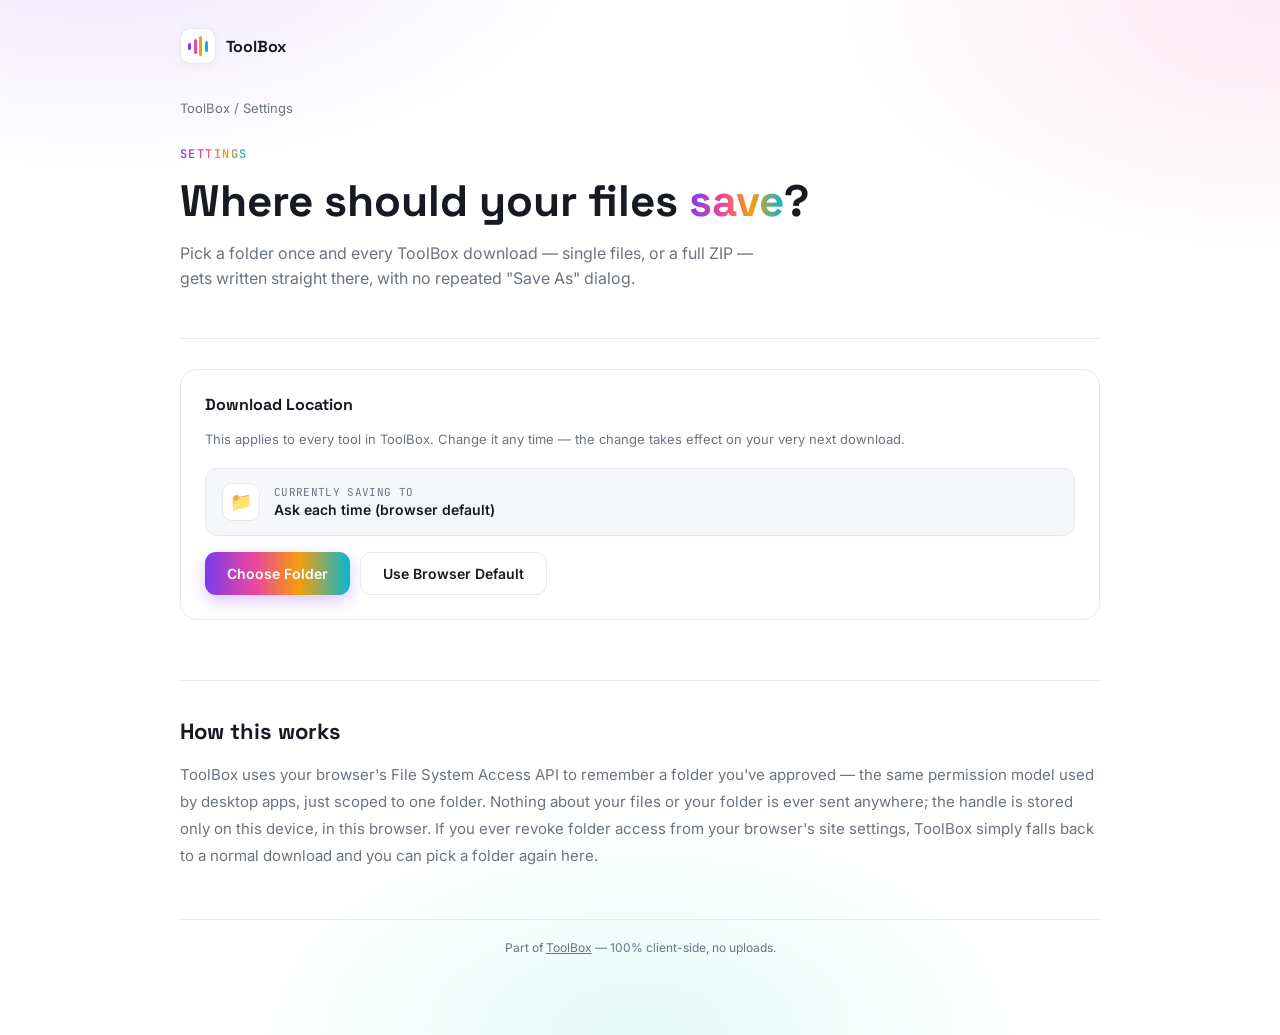
==== settings/index.html @ e7d84c2f "Add files via upload" ====
<!DOCTYPE html>
<html lang="en" dir="ltr">
<head>
<meta charset="UTF-8">
<meta name="viewport" content="width=device-width, initial-scale=1, viewport-fit=cover">
<title>Settings — ToolBox</title>
<meta name="description" content="Choose where ToolBox saves your converted files, or reset to your browser's default download location.">
<meta name="robots" content="noindex, follow">
<link rel="canonical" href="https://mp4-to-mp3-bice.vercel.app/settings/">

<link rel="manifest" href="../manifest.json">
<meta name="theme-color" content="#FFFFFF">
<meta name="mobile-web-app-capable" content="yes">
<meta name="apple-mobile-web-app-capable" content="yes">
<meta name="apple-mobile-web-app-status-bar-style" content="default">
<meta name="apple-mobile-web-app-title" content="ToolBox">
<link rel="apple-touch-icon" href="../icons/apple-touch-icon.png">
<link rel="icon" type="image/png" sizes="192x192" href="../icons/icon-192.png">
<link rel="icon" type="image/png" sizes="32x32" href="../icons/favicon-32.png">
<link rel="icon" type="image/png" sizes="16x16" href="../icons/favicon-16.png">
<link rel="shortcut icon" href="../favicon.ico">

<link rel="preconnect" href="https://fonts.googleapis.com">
<link rel="preconnect" href="https://fonts.gstatic.com" crossorigin>
<link href="https://fonts.googleapis.com/css2?family=Space+Grotesk:wght@500;600;700&family=Inter:wght@400;500;600;700&family=JetBrains+Mono:wght@400;500&display=swap" rel="stylesheet">
<link rel="stylesheet" href="../assets/styles.css">
</head>
<body>
<div class="wrap">

  <header class="top">
    <a class="brand" href="../index.html">
      <div class="brand-mark"><span></span><span></span><span></span><span></span></div>
      <b>ToolBox</b>
    </a>
    <div class="top-actions">
      <span class="ios-hint" id="iosHint"></span>
      <button class="install-btn" id="installBtn">📲 Install App</button>
    </div>
  </header>

  <nav class="breadcrumb" aria-label="Breadcrumb">
    <a href="../index.html">ToolBox</a> / <span>Settings</span>
  </nav>

  <section class="hero">
    <span class="eyebrow">Settings</span>
    <h1>Where should your files <em>save</em>?</h1>
    <p>Pick a folder once and every ToolBox download — single files, or a full ZIP — gets written straight there, with no repeated "Save As" dialog.</p>
  </section>

  <div class="settings-card" id="folderCard">
    <h3>Download Location</h3>
    <p class="desc">This applies to every tool in ToolBox. Change it any time — the change takes effect on your very next download.</p>

    <div class="folder-row">
      <div class="folder-icon">📁</div>
      <div class="folder-text">
        <div class="label">Currently saving to</div>
        <div class="value" id="folderValue">Checking…</div>
      </div>
    </div>

    <div class="settings-actions">
      <button class="btn btn-primary" id="chooseFolderBtn">Choose Folder</button>
      <button class="btn btn-ghost" id="resetFolderBtn">Use Browser Default</button>
    </div>

    <p class="unsupported-note" id="unsupportedNote" style="display:none;margin-top:16px;">
      Your browser doesn't support setting a custom save folder (this needs Chrome or Edge, on desktop or Android).
      Files will download to your browser's usual Downloads location — most browsers let you turn on
      "Ask where to save each file" in their own settings if you'd like to choose per download instead.
    </p>
  </div>

  <section class="info">
    <h2>How this works</h2>
    <p style="color:var(--text-muted);line-height:1.8;font-size:15px;">
      ToolBox uses your browser's File System Access API to remember a folder you've approved — the same
      permission model used by desktop apps, just scoped to one folder. Nothing about your files or your
      folder is ever sent anywhere; the handle is stored only on this device, in this browser. If you ever
      revoke folder access from your browser's site settings, ToolBox simply falls back to a normal download
      and you can pick a folder again here.
    </p>
  </section>

  <footer>
    <div>Part of <a href="../index.html">ToolBox</a> — 100% client-side, no uploads.</div>
  </footer>
</div>

<script>window.PWA_ROOT = '../';</script>
<script src="../assets/pwa.js"></script>
<script src="../assets/save-location.js"></script>
<script>
(function () {
  const folderValue = document.getElementById('folderValue');
  const chooseBtn = document.getElementById('chooseFolderBtn');
  const resetBtn = document.getElementById('resetFolderBtn');
  const unsupportedNote = document.getElementById('unsupportedNote');

  async function refresh() {
    if (!SaveLocation.isSupported()) {
      folderValue.textContent = 'Browser default (each file downloads normally)';
      chooseBtn.style.display = 'none';
      resetBtn.style.display = 'none';
      unsupportedNote.style.display = 'block';
      return;
    }
    const name = await SaveLocation.getFolderNameQuiet();
    folderValue.textContent = name ? name : 'Ask each time (browser default)';
    chooseBtn.textContent = name ? 'Change Folder' : 'Choose Folder';
  }

  chooseBtn.addEventListener('click', async () => {
    try {
      await SaveLocation.chooseFolder();
      await refresh();
    } catch (e) {
      console.warn('Folder pick cancelled or failed', e);
    }
  });

  resetBtn.addEventListener('click', async () => {
    await SaveLocation.clearFolder();
    await refresh();
  });

  refresh();
})();
</script>
</body>
</html>
---- assets/styles.css ----
:root{
  --bg:#FFFFFF;
  --panel:#FFFFFF;
  --panel-2:#F6F7FB;
  --border:#E7E9F0;
  --text:#171923;
  --text-muted:#6B7280;
  --violet:#7C3AED;
  --pink:#EC4899;
  --amber:#F59E0B;
  --cyan:#06B6D4;
  --green:#10B981;
  --danger:#EF4444;
  --grad: linear-gradient(90deg, var(--violet), var(--pink) 35%, var(--amber) 65%, var(--cyan));
  --radius:16px;
}
*{box-sizing:border-box;}
html,body{margin:0;padding:0;}
body{
  background:
    radial-gradient(900px 460px at 8% -8%, #EDE4FF 0%, transparent 55%),
    radial-gradient(800px 460px at 100% 0%, #FFE9F3 0%, transparent 55%),
    radial-gradient(700px 400px at 50% 100%, #E3FBF6 0%, transparent 55%),
    var(--bg);
  color:var(--text);
  font-family:'Inter',sans-serif;
  min-height:100vh;
  -webkit-font-smoothing:antialiased;
}
h1,h2,h3{font-family:'Space Grotesk',sans-serif; margin:0;}
.mono{font-family:'JetBrains Mono',monospace;}
a{color:var(--violet);}
img{max-width:100%;}

.wrap{max-width:960px;margin:0 auto;padding:28px 20px 80px;}

header.top{display:flex;align-items:center;justify-content:space-between;gap:12px;margin-bottom:36px;flex-wrap:wrap;}
.brand{display:flex;align-items:center;gap:10px;text-decoration:none;color:inherit;}
.brand-mark{width:36px;height:36px;border-radius:10px;background:#fff;border:1px solid var(--border);box-shadow:0 2px 8px rgba(20,20,40,.06);display:flex;align-items:center;justify-content:center;gap:2.5px;padding:7px;flex-shrink:0;}
.brand-mark span{display:block;width:3.5px;border-radius:2px;animation:idlebar 1.6s ease-in-out infinite;}
.brand-mark span:nth-child(1){height:35%;background:var(--violet);animation-delay:0s;}
.brand-mark span:nth-child(2){height:75%;background:var(--pink);animation-delay:.15s;}
.brand-mark span:nth-child(3){height:100%;background:var(--amber);animation-delay:.3s;}
.brand-mark span:nth-child(4){height:55%;background:var(--cyan);animation-delay:.45s;}
@keyframes idlebar{0%,100%{transform:scaleY(.5);}50%{transform:scaleY(1);}}
.brand b{font-family:'Space Grotesk';font-size:16px;}
.top-actions{display:flex;align-items:center;gap:10px;}
.back-link{font-size:13px;color:var(--text-muted);text-decoration:none;display:flex;align-items:center;gap:6px;font-weight:500;}
.back-link:hover{color:var(--violet);}
.install-btn{background:#fff;border:1px solid var(--border);color:var(--text);padding:8px 14px;border-radius:999px;font-size:13px;cursor:pointer;display:none;box-shadow:0 1px 3px rgba(20,20,40,.05);}
.install-btn:hover{border-color:var(--violet);color:var(--violet);}
.ios-hint{font-size:12px;color:var(--text-muted);background:var(--panel-2);border:1px solid var(--border);padding:7px 12px;border-radius:999px;display:none;}

.hero{padding:8px 0 30px;border-bottom:1px solid var(--border);margin-bottom:30px;}
.eyebrow{
  background:var(--grad);
  -webkit-background-clip:text; background-clip:text; color:transparent;
  font-family:'JetBrains Mono',monospace;font-size:12px;letter-spacing:.12em;text-transform:uppercase;margin-bottom:14px;display:inline-block;font-weight:600;
}
.hero h1{font-size:clamp(28px,5vw,44px);line-height:1.15;font-weight:700;max-width:700px;}
.hero h1 em{
  font-style:normal;
  background:var(--grad);
  -webkit-background-clip:text; background-clip:text; color:transparent;
}
.hero p{color:var(--text-muted);font-size:16px;max-width:580px;margin-top:14px;line-height:1.6;}
.trust-row{display:flex;gap:12px;flex-wrap:wrap;margin-top:22px;}
.trust-row div{display:flex;align-items:center;gap:7px;color:var(--text);font-size:13px;font-weight:500;background:#fff;border:1px solid var(--border);padding:6px 12px;border-radius:999px;box-shadow:0 1px 3px rgba(20,20,40,.04);}
.dot{width:7px;height:7px;border-radius:50%;}
.dot.v{background:var(--violet);} .dot.p{background:var(--pink);} .dot.a{background:var(--amber);} .dot.c{background:var(--cyan);}

/* Tool directory grid (hub page) */
.tool-grid{display:grid;grid-template-columns:repeat(auto-fit,minmax(260px,1fr));gap:16px;margin-top:8px;}
.tool-card{
  background:#fff;border:1px solid var(--border);border-radius:var(--radius);
  padding:22px;text-decoration:none;color:inherit;box-shadow:0 4px 20px rgba(80,60,160,.06);
  transition:transform .15s, box-shadow .15s, border-color .15s;
  display:flex;flex-direction:column;gap:10px;
}
.tool-card:hover{transform:translateY(-3px);box-shadow:0 10px 26px rgba(80,60,160,.14);border-color:#D8D4F5;}
.tool-icon{width:44px;height:44px;border-radius:12px;background:var(--panel-2);border:1px solid var(--border);display:flex;align-items:end;justify-content:center;gap:3px;padding:9px 10px;}
.tool-icon span{width:4px;border-radius:2px;}
.tool-icon span:nth-child(1){background:var(--violet);} .tool-icon span:nth-child(2){background:var(--pink);}
.tool-icon span:nth-child(3){background:var(--amber);} .tool-icon span:nth-child(4){background:var(--cyan);}
.tool-card h3{font-size:17px;}
.tool-card p{color:var(--text-muted);font-size:13.5px;line-height:1.55;margin:0;}
.tool-card .tag{font-size:11px;font-family:'JetBrains Mono';color:var(--violet);background:#F3E8FF;padding:3px 9px;border-radius:99px;align-self:flex-start;font-weight:600;}
.tool-card.coming{opacity:.55;cursor:default;}
.tool-card.coming:hover{transform:none;box-shadow:0 4px 20px rgba(80,60,160,.06);border-color:var(--border);}

.dropzone{
  border:2px dashed #D8D4F5;
  border-radius:var(--radius);
  background:#fff;
  box-shadow:0 4px 20px rgba(80,60,160,.06);
  padding:44px 20px;
  text-align:center;
  cursor:pointer;
  transition:border-color .2s, background .2s, transform .15s;
  position:relative;
}
.dropzone.drag{border-color:var(--violet); background:#FAF8FF; transform:scale(1.01);}
.dropzone h3{font-size:18px;margin-bottom:6px;}
.dropzone p{color:var(--text-muted);font-size:13px;margin:4px 0 0;}
.dz-icon{margin:0 auto 16px;width:56px;height:56px;border-radius:14px;background:var(--panel-2);border:1px solid var(--border);display:flex;align-items:end;justify-content:center;gap:3.5px;padding:12px 14px;}
.dz-icon span{width:5px;border-radius:2px;}
.dz-icon span:nth-child(1){background:var(--violet);}
.dz-icon span:nth-child(2){background:var(--pink);}
.dz-icon span:nth-child(3){background:var(--amber);}
.dz-icon span:nth-child(4){background:var(--cyan);}
input[type=file]{display:none;}

.controls{display:flex;gap:14px;flex-wrap:wrap;align-items:center;margin:22px 0;}
.field{display:flex;flex-direction:column;gap:6px;}
.field label{font-size:11px;text-transform:uppercase;letter-spacing:.08em;color:var(--text-muted);font-weight:600;}
select{
  background:#fff;border:1px solid var(--border);color:var(--text);
  padding:9px 12px;border-radius:9px;font-family:'JetBrains Mono';font-size:13px;
  box-shadow:0 1px 3px rgba(20,20,40,.04);
}
.btn{
  border:none;border-radius:11px;padding:12px 22px;font-weight:600;font-size:14px;
  cursor:pointer;font-family:'Inter';transition:transform .15s, opacity .15s, box-shadow .15s;
}
.btn-primary{background:var(--grad);color:#fff;box-shadow:0 6px 16px rgba(124,58,237,.28);}
.btn-primary:disabled{opacity:.4;cursor:not-allowed;box-shadow:none;}
.btn-primary:not(:disabled):hover{transform:translateY(-1px);box-shadow:0 8px 20px rgba(124,58,237,.34);}
.btn-ghost{background:#fff;border:1px solid var(--border);color:var(--text);}
.btn-ghost:hover{border-color:var(--violet);color:var(--violet);}
.btn-ghost:disabled{opacity:.4;cursor:not-allowed;}
.spacer{flex:1;}

.filelist{display:flex;flex-direction:column;gap:10px;margin-top:8px;}
.file-row{
  background:#fff;border:1px solid var(--border);border-radius:14px;
  padding:14px 16px;display:flex;align-items:center;gap:14px;
  box-shadow:0 1px 4px rgba(20,20,40,.04);
}
.meter{display:flex;gap:2.5px;align-items:end;height:26px;width:32px;flex-shrink:0;}
.meter span{width:4px;background:#E7E9F0;border-radius:2px;transition:background .2s;}
.file-row.working .meter span:nth-child(1){background:var(--violet);animation:meterpulse .9s ease-in-out infinite;}
.file-row.working .meter span:nth-child(2){background:var(--pink);animation:meterpulse .9s ease-in-out infinite .1s;}
.file-row.working .meter span:nth-child(3){background:var(--amber);animation:meterpulse .9s ease-in-out infinite .2s;}
.file-row.working .meter span:nth-child(4){background:var(--cyan);animation:meterpulse .9s ease-in-out infinite .3s;}
.file-row.working .meter span:nth-child(5){background:var(--green);animation:meterpulse .9s ease-in-out infinite .4s;}
.file-row.done .meter span{background:var(--green);}
.file-row.error .meter span{background:var(--danger);}
.meter span:nth-child(1){height:30%;} .meter span:nth-child(2){height:60%;}
.meter span:nth-child(3){height:100%;} .meter span:nth-child(4){height:45%;} .meter span:nth-child(5){height:75%;}
@keyframes meterpulse{0%,100%{transform:scaleY(.4);}50%{transform:scaleY(1);}}

.file-info{flex:1;min-width:0;}
.file-name{font-size:14px;font-weight:600;white-space:nowrap;overflow:hidden;text-overflow:ellipsis;}
.file-sub{font-size:12px;color:var(--text-muted);margin-top:3px;font-family:'JetBrains Mono';}
.progress-track{height:6px;background:var(--panel-2);border-radius:99px;margin-top:8px;overflow:hidden;}
.progress-fill{height:100%;background:var(--grad);width:0%;transition:width .2s;}
.file-actions{display:flex;align-items:center;gap:10px;flex-shrink:0;}
.status-badge{font-size:11px;padding:4px 10px;border-radius:99px;font-family:'JetBrains Mono';white-space:nowrap;font-weight:600;}
.status-wait{background:var(--panel-2);color:var(--text-muted);}
.status-work{background:#F3E8FF;color:var(--violet);}
.status-done{background:#D1FAE5;color:#047857;}
.status-err{background:#FEE2E2;color:var(--danger);}
.dl-link{color:var(--violet);font-size:13px;text-decoration:none;font-weight:700;}
.remove-btn{background:none;border:none;color:var(--text-muted);cursor:pointer;font-size:16px;line-height:1;padding:2px;}
.remove-btn:hover{color:var(--danger);}

.empty-state{color:var(--text-muted);font-size:13px;text-align:center;padding:20px 0;}

section.info{margin-top:60px;border-top:1px solid var(--border);padding-top:36px;}
section.info h2{font-size:22px;margin-bottom:16px;}
.faq{border-top:1px solid var(--border);}
.faq-item{border-bottom:1px solid var(--border);padding:16px 0;}
.faq-item summary{cursor:pointer;font-weight:600;font-size:15px;list-style:none;display:flex;justify-content:space-between;align-items:center;}
.faq-item summary::-webkit-details-marker{display:none;}
.faq-item summary::after{content:'+';color:var(--violet);font-size:20px;}
.faq-item[open] summary::after{content:'–';}
.faq-item p{color:var(--text-muted);font-size:14px;margin-top:10px;line-height:1.7;}

.breadcrumb{font-size:13px;color:var(--text-muted);margin-bottom:18px;}
.breadcrumb a{color:var(--text-muted);text-decoration:none;}
.breadcrumb a:hover{color:var(--violet);}

footer{margin-top:50px;color:var(--text-muted);font-size:12px;text-align:center;border-top:1px solid var(--border);padding-top:20px;}
footer a{color:var(--text-muted);}
footer a:hover{color:var(--violet);}

@media (max-width:520px){
  .file-row{flex-wrap:wrap;}
  .file-actions{width:100%;justify-content:space-between;}
}

/* ---------- Settings link (header) ---------- */
.settings-btn{background:#fff;border:1px solid var(--border);color:var(--text-muted);width:34px;height:34px;border-radius:999px;font-size:15px;cursor:pointer;display:inline-flex;align-items:center;justify-content:center;box-shadow:0 1px 3px rgba(20,20,40,.05);text-decoration:none;flex-shrink:0;}
.settings-btn:hover{border-color:var(--violet);color:var(--violet);}

/* ---------- Save-location status strip (tool pages) ---------- */
.loc-strip{display:flex;align-items:center;gap:8px;flex-wrap:wrap;font-size:13px;color:var(--text-muted);background:var(--panel-2);border:1px solid var(--border);border-radius:999px;padding:8px 16px;margin-bottom:18px;}
.loc-strip b{color:var(--text);font-weight:600;}
.loc-strip a{color:var(--violet);text-decoration:none;font-weight:600;margin-left:auto;}
.loc-strip a:hover{text-decoration:underline;}

/* ---------- First-run folder banner ---------- */
.loc-banner{display:flex;align-items:center;gap:14px;flex-wrap:wrap;background:#FAF8FF;border:1px solid #E9DDFF;border-radius:var(--radius);padding:14px 18px;margin-bottom:18px;}
.loc-banner p{margin:0;font-size:13px;color:var(--text);flex:1;min-width:200px;}
.loc-banner .btn{white-space:nowrap;}
.loc-banner .btn-text{background:none;border:none;color:var(--text-muted);font-size:13px;cursor:pointer;padding:6px 4px;}
.loc-banner .btn-text:hover{color:var(--text);}

/* ---------- Settings page ---------- */
.settings-card{background:#fff;border:1px solid var(--border);border-radius:var(--radius);padding:24px;margin-bottom:20px;}
.settings-card h3{font-size:16px;margin-bottom:6px;}
.settings-card .desc{color:var(--text-muted);font-size:13px;line-height:1.7;margin-bottom:18px;}
.folder-row{display:flex;align-items:center;gap:14px;flex-wrap:wrap;background:var(--panel-2);border:1px solid var(--border);border-radius:12px;padding:14px 16px;margin-bottom:16px;}
.folder-icon{width:38px;height:38px;border-radius:10px;background:#fff;border:1px solid var(--border);display:flex;align-items:center;justify-content:center;font-size:18px;flex-shrink:0;}
.folder-text{flex:1;min-width:150px;}
.folder-text .label{font-size:11px;color:var(--text-muted);font-family:'JetBrains Mono';text-transform:uppercase;letter-spacing:.03em;}
.folder-text .value{font-size:14px;font-weight:600;margin-top:2px;}
.settings-actions{display:flex;gap:10px;flex-wrap:wrap;}
.unsupported-note{font-size:13px;color:var(--text-muted);background:#FFF7ED;border:1px solid #FDE9C8;border-radius:12px;padding:12px 16px;line-height:1.7;}
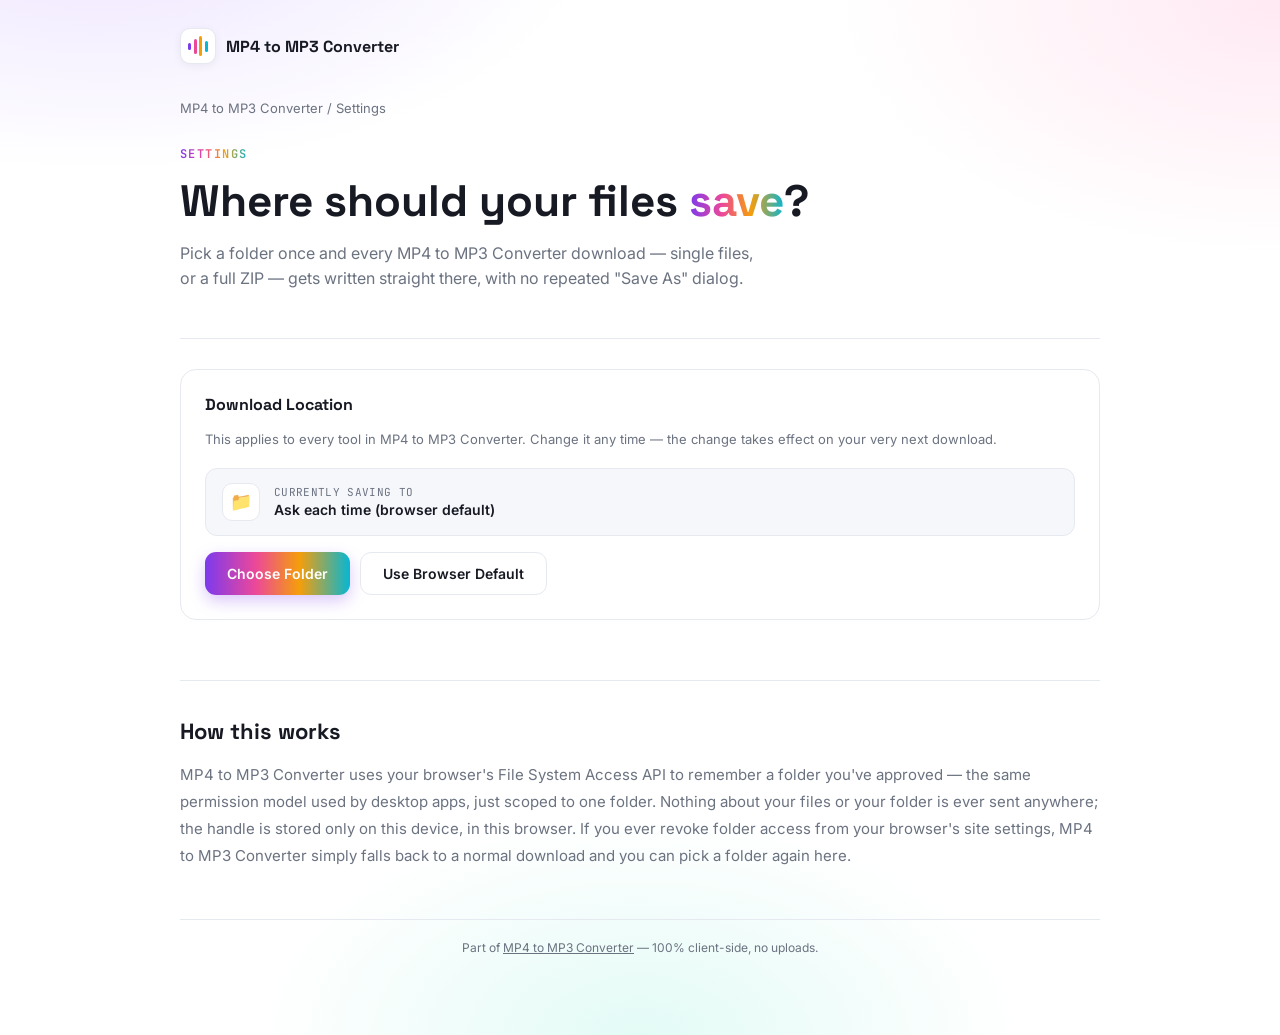
==== commit 1bc51a11: "feat: rename ToolBox to MP4 to MP3 Converter across all files Co-authored-by: crickethighlight454-de" ====
--- a/settings/index.html
+++ b/settings/index.html
@@ -3,8 +3,8 @@
 <head>
 <meta charset="UTF-8">
 <meta name="viewport" content="width=device-width, initial-scale=1, viewport-fit=cover">
-<title>Settings — ToolBox</title>
-<meta name="description" content="Choose where ToolBox saves your converted files, or reset to your browser's default download location.">
+<title>Settings — MP4 to MP3 Converter</title>
+<meta name="description" content="Choose where MP4 to MP3 Converter saves your converted files, or reset to your browser's default download location.">
 <meta name="robots" content="noindex, follow">
 <link rel="canonical" href="https://mp4-to-mp3-bice.vercel.app/settings/">
 
@@ -13,7 +13,7 @@
 <meta name="mobile-web-app-capable" content="yes">
 <meta name="apple-mobile-web-app-capable" content="yes">
 <meta name="apple-mobile-web-app-status-bar-style" content="default">
-<meta name="apple-mobile-web-app-title" content="ToolBox">
+<meta name="apple-mobile-web-app-title" content="MP4 to MP3 Converter">
 <link rel="apple-touch-icon" href="../icons/apple-touch-icon.png">
 <link rel="icon" type="image/png" sizes="192x192" href="../icons/icon-192.png">
 <link rel="icon" type="image/png" sizes="32x32" href="../icons/favicon-32.png">
@@ -29,9 +29,9 @@
 <div class="wrap">
 
   <header class="top">
-    <a class="brand" href="../index.html">
+    <a class="brand" href="/">
       <div class="brand-mark"><span></span><span></span><span></span><span></span></div>
-      <b>ToolBox</b>
+      <b>MP4 to MP3 Converter</b>
     </a>
     <div class="top-actions">
       <span class="ios-hint" id="iosHint"></span>
@@ -40,18 +40,18 @@
   </header>
 
   <nav class="breadcrumb" aria-label="Breadcrumb">
-    <a href="../index.html">ToolBox</a> / <span>Settings</span>
+    <a href="/">MP4 to MP3 Converter</a> / <span>Settings</span>
   </nav>
 
   <section class="hero">
     <span class="eyebrow">Settings</span>
     <h1>Where should your files <em>save</em>?</h1>
-    <p>Pick a folder once and every ToolBox download — single files, or a full ZIP — gets written straight there, with no repeated "Save As" dialog.</p>
+    <p>Pick a folder once and every MP4 to MP3 Converter download — single files, or a full ZIP — gets written straight there, with no repeated "Save As" dialog.</p>
   </section>
 
   <div class="settings-card" id="folderCard">
     <h3>Download Location</h3>
-    <p class="desc">This applies to every tool in ToolBox. Change it any time — the change takes effect on your very next download.</p>
+    <p class="desc">This applies to every tool in MP4 to MP3 Converter. Change it any time — the change takes effect on your very next download.</p>
 
     <div class="folder-row">
       <div class="folder-icon">📁</div>
@@ -76,16 +76,16 @@
   <section class="info">
     <h2>How this works</h2>
     <p style="color:var(--text-muted);line-height:1.8;font-size:15px;">
-      ToolBox uses your browser's File System Access API to remember a folder you've approved — the same
+      MP4 to MP3 Converter uses your browser's File System Access API to remember a folder you've approved — the same
       permission model used by desktop apps, just scoped to one folder. Nothing about your files or your
       folder is ever sent anywhere; the handle is stored only on this device, in this browser. If you ever
-      revoke folder access from your browser's site settings, ToolBox simply falls back to a normal download
+      revoke folder access from your browser's site settings, MP4 to MP3 Converter simply falls back to a normal download
       and you can pick a folder again here.
     </p>
   </section>
 
   <footer>
-    <div>Part of <a href="../index.html">ToolBox</a> — 100% client-side, no uploads.</div>
+    <div>Part of <a href="/">MP4 to MP3 Converter</a> — 100% client-side, no uploads.</div>
   </footer>
 </div>
 
